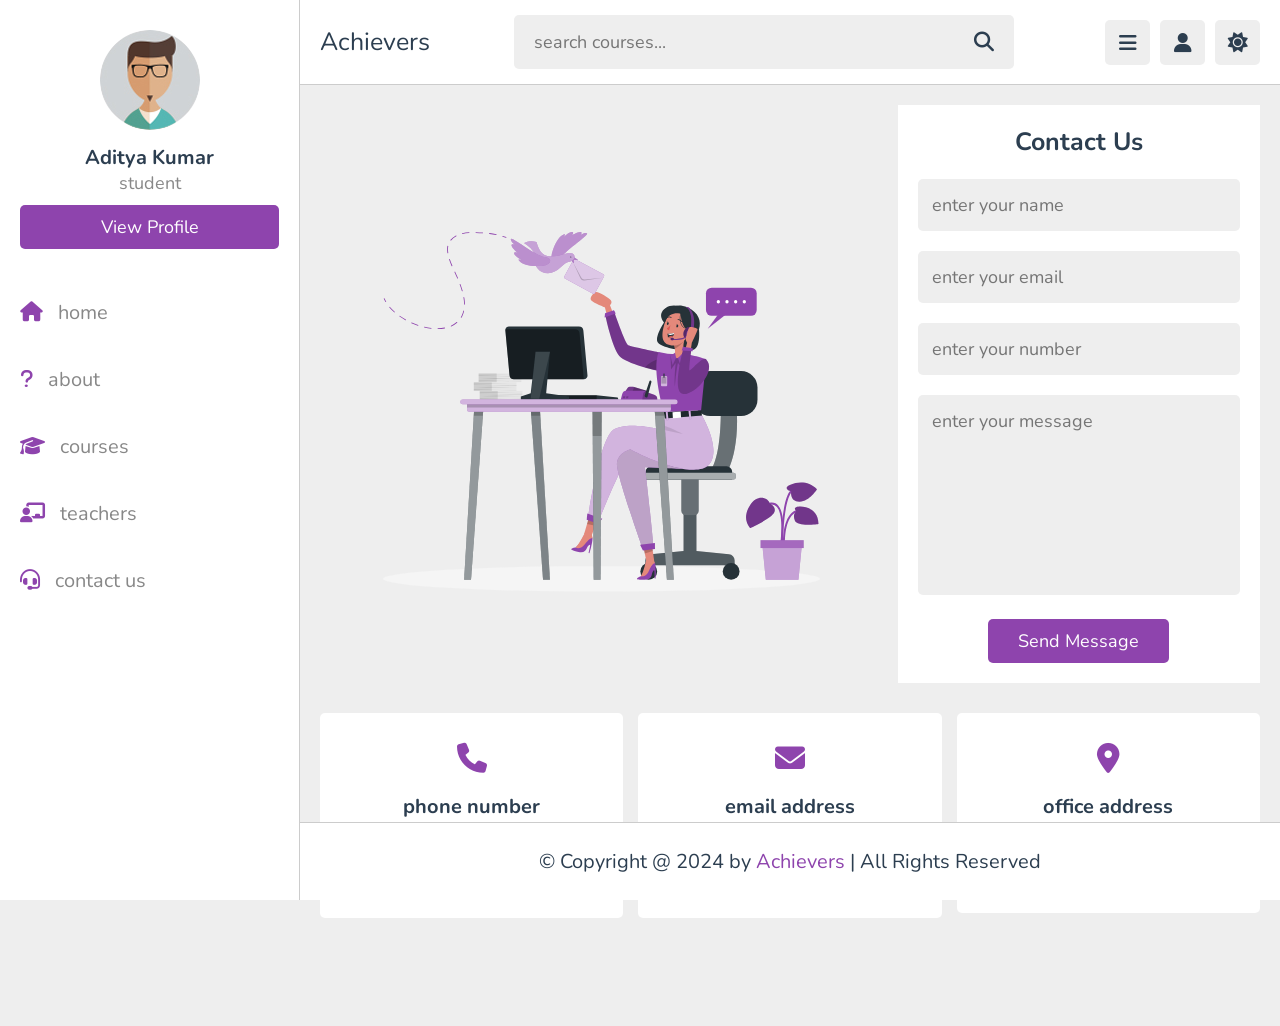
==== contact.html @ ac13d162 "first commit" ====
<!DOCTYPE html>
<html lang="en">
<head>
   <meta charset="UTF-8">
   <meta http-equiv="X-UA-Compatible" content="IE=edge">
   <meta name="viewport" content="width=device-width, initial-scale=1.0">
   <title>contact us</title>

   <!-- font awesome cdn link  -->
   <link rel="stylesheet" href="https://cdnjs.cloudflare.com/ajax/libs/font-awesome/6.1.2/css/all.min.css">

   <!-- custom css file link  -->
   <link rel="stylesheet" href="css/style.css">

</head>
<body>

<header class="header">
   
   <section class="flex">

      <a href="home.html" class="logo">Achievers</a>

      <form action="search.html" method="post" class="search-form">
         <input type="text" name="search_box" required placeholder="search courses..." maxlength="100">
         <button type="submit" class="fas fa-search"></button>
      </form>

      <div class="icons">
         <div id="menu-btn" class="fas fa-bars"></div>
         <div id="search-btn" class="fas fa-search"></div>
         <div id="user-btn" class="fas fa-user"></div>
         <div id="toggle-btn" class="fas fa-sun"></div>
      </div>

      <div class="profile">
         <img src="images/pic-1.jpg" class="image" alt="">
         <h3 class="name">Aditya Kumar</h3>
         <p class="role">Student</p>
         <a href="profile.html" class="btn">view profile</a>
         <div class="flex-btn">
            <a href="login.html" class="option-btn">login</a>
            <a href="register.html" class="option-btn">register</a>
         </div>
      </div>

   </section>

</header>   

<div class="side-bar">

   <div id="close-btn">
      <i class="fas fa-times"></i>
   </div>

   <div class="profile">
      <img src="images/pic-1.jpg" class="image" alt="">
      <h3 class="name">Aditya Kumar</h3>
      <p class="role">student</p>
      <a href="profile.html" class="btn">view profile</a>
   </div>

   <nav class="navbar">
      <a href="home.html"><i class="fas fa-home"></i><span>home</span></a>
      <a href="about.html"><i class="fas fa-question"></i><span>about</span></a>
      <a href="courses.html"><i class="fas fa-graduation-cap"></i><span>courses</span></a>
      <a href="teachers.html"><i class="fas fa-chalkboard-user"></i><span>teachers</span></a>
      <a href="contact.html"><i class="fas fa-headset"></i><span>contact us</span></a>
   </nav>

</div>

<section class="contact">

   <div class="row">

      <div class="image">
         <img src="images/contact-img.svg" alt="">
      </div>

      <form action="" method="post">
         <h3>Contact Us</h3>
         <input type="text" placeholder="enter your name" name="name" required maxlength="50" class="box">
         <input type="email" placeholder="enter your email" name="email" required maxlength="50" class="box">
         <input type="number" placeholder="enter your number" name="number" required maxlength="50" class="box">
         <textarea name="msg" class="box" placeholder="enter your message" required maxlength="1000" cols="30" rows="10"></textarea>
         <input type="submit" value="send message" class="inline-btn" name="submit">
      </form>

   </div>

   <div class="box-container">

      <div class="box">
         <i class="fas fa-phone"></i>
         <h3>phone number</h3>
         <a href="tel:1234567890">123-456-7890</a>
         <a href="tel:1112223333">111-222-3333</a>
      </div>
      
      <div class="box">
         <i class="fas fa-envelope"></i>
         <h3>email address</h3>
         <a href="mailto:akshay.bhosale@gmail.com">akshay.bhosale@gmail.com</a>
         <a href="mailto:piyush.girase@gmail.com">piyush.girase@gmail.com</a>
      </div>

      <div class="box">
         <i class="fas fa-map-marker-alt"></i>
         <h3>office address</h3>
         <a href="#">MIT Academy of Engineering,Pune</a>
      </div>

   </div>

</section>


<footer class="footer">

   &copy; Copyright @ 2024 by <span>Achievers</span> | All Rights Reserved

</footer>

<!-- custom js file link  -->
<script src="js/script.js"></script>

   
</body>
</html>
---- css/style.css ----
@import url('https://fonts.googleapis.com/css2?family=Nunito:wght@200;300;400;500;600;700&display=swap');

:root{
   --main-color:#8e44ad;
   --red:#e74c3c;
   --orange:#4777c6;
   --white:#fff;
   --black:#2c3e50;
   --light-color:#888;
   --light-bg:#eee;
   --border:.1rem solid rgba(0,0,0,.2);
}

*{
   font-family: 'Nunito', sans-serif;
   margin:0; padding:0;
   box-sizing: border-box;
   outline: none; border:none;
   text-decoration: none;
}

*::selection{
   background-color: var(--main-color);
   color:#fff;
}

html{
   font-size: 62.5%;
   overflow-x: hidden;
}

html::-webkit-scrollbar{
   width: 1rem;
   height: .5rem;
}

html::-webkit-scrollbar-track{
   background-color: transparent;
}

html::-webkit-scrollbar-thumb{
   background-color: var(--main-color);
}

body{
   background-color: var(--light-bg);
   padding-left: 30rem;
}

body.dark {
   --light-color: #999;
   --light-bg: #1a1a1a;
   --black: #ffffff;
   --white: #111;
   --border: .1rem solid rgba(255, 255, 255, .2);
}


body.active{
   padding-left: 0;
}

section{
   padding:2rem;
   margin: 0 auto;
   max-width: 1200px;
}

.heading{
   font-size: 2.5rem;
   color:var(--black);
   margin-bottom: 2.5rem;
   border-bottom: var(--border);
   padding-bottom: 1.5rem;
   text-transform: capitalize;
}

.inline-btn,
.inline-option-btn,
.inline-delete-btn,
.btn,
.delete-btn,
.option-btn{
   border-radius: .5rem;
   color:#fff;
   font-size: 1.8rem;
   cursor: pointer;
   text-transform: capitalize;
   padding:1rem 3rem;
   text-align: center;
   margin-top: 1rem;
}

.btn,
.delete-btn,
.option-btn{
   display: block;
   width: 100%;
}

.inline-btn,
.inline-option-btn,
.inline-delete-btn{
   display: inline-block;
}

.btn,
.inline-btn{
   background-color: var(--main-color);
}

.option-btn,
.inline-option-btn{
   background-color:var(--orange);
}

.delete-btn,
.inline-delete-btn{
   background-color: var(--red);
}

.inline-btn:hover,
.inline-option-btn:hover,
.inline-delete-btn:hover,
.btn:hover,
.delete-btn:hover,
.option-btn:hover{
   background-color: var(--black);
   color: var(--white);
}

.flex-btn{
   display: flex;
   gap: 1rem;
}

.header{
   position: sticky;
   top:0; left:0; right: 0;
   background-color: var(--white);
   z-index: 1000;
   border-bottom: var(--border);
}

.header .flex{
   display: flex;
   align-items: center;
   justify-content: space-between;
   position: relative;
   padding: 1.5rem 2rem;
}

.header .flex .logo{
   font-size: 2.5rem;
   color: var(--black);
}

.header .flex .search-form{
   width: 50rem;
   border-radius: .5rem;
   background-color: var(--light-bg);
   padding:1.5rem 2rem;
   display: flex;
   gap:2rem;

}

.header .flex .search-form input{
   width: 100%;
   font-size: 1.8rem;
   color:var(--black);
   background:none;
}

.header .flex .search-form button{
   background:none;
   font-size: 2rem;
   cursor: pointer;
   color:var(--black);
}

.header .flex .search-form button:hover{
   color: var(--main-color);
}

.header .flex .icons div{
   font-size: 2rem;
   color:var(--black);
   background-color: var(--light-bg);
   border-radius: .5rem;
   height: 4.5rem;
   width: 4.5rem;
   line-height: 4.5rem;
   cursor: pointer;
   text-align: center;
   margin-left: .7rem;
}

.header .flex .icons div:hover{
   background-color: var(--black);
   color:var(--white);
}

.header .flex .profile{
   position: absolute;
   top:120%; right: 2rem;
   background-color: var(--white);
   border-radius: .5rem;
   padding: 1.5rem;
   text-align: center;
   overflow: hidden;
   transform-origin: top right;
   transform: scale(0);
   transition: .2s linear;
   width: 30rem;
}

.header .flex .profile.active{
   transform: scale(1);
}

.header .flex .profile .image{
   height: 10rem;
   width: 10rem;
   border-radius: 50%;
   object-fit: contain;
   margin-bottom: 1rem;
}

.header .flex .profile .name{
   font-size: 2rem;
   color:var(--black);
   overflow: hidden;
   text-overflow: ellipsis;
   white-space: nowrap;
}

.header .flex .profile .role{
   font-size: 1.8rem;
   color: var(--light-color);
}

#search-btn{
   display: none;
}

.side-bar{
   position: fixed;
   top: 0; left: 0;
   width: 30rem;
   background-color: var(--white);
   height: 100vh;
   border-right: var(--border);
   z-index: 1200;
}

.side-bar #close-btn{
   text-align: right;
   padding: 2rem;
   display: none;
}

.side-bar #close-btn i{
   text-align: right;
   font-size: 2.5rem;
   background:var(--red);
   border-radius: .5rem;
   color:var(--white);
   cursor: pointer;
   height: 4.5rem;
   width: 4.5rem;
   line-height: 4.5rem;
   text-align: center;
}

.side-bar #close-btn i:hover{
   background-color: var(--black);
}

.side-bar .profile{
   padding:3rem 2rem;
   text-align: center;
}

.side-bar .profile .image{
   height: 10rem;
   width: 10rem;
   border-radius: 50%;
   object-fit: contain;
   margin-bottom: 1rem;
}

.side-bar .profile .name{
   font-size: 2rem;
   color:var(--black);
   overflow: hidden;
   text-overflow: ellipsis;
   white-space: nowrap;
}

.side-bar .profile .role{
   font-size: 1.8rem;
   color: var(--light-color);
}

.side-bar .navbar a{
   display: block;
   padding: 2rem;
   font-size: 2rem;
}

.side-bar .navbar a i{
   margin-right: 1.5rem;
   color:var(--main-color);
   transition: .2s linear;
}

.side-bar .navbar a span{
   color:var(--light-color);
}

.side-bar .navbar a:hover{
   background-color: var(--light-bg);
}

.side-bar .navbar a:hover i{
   margin-right: 2.5rem;
}

.side-bar.active{
   left: -30rem;
}

.home-grid .box-container{
   display: grid;
   grid-template-columns: repeat(auto-fit, 27.5rem);
   gap:1.5rem;
   justify-content: center;
   align-items: flex-start;
}

.home-grid .box-container .box{
   background-color: var(--white);
   border-radius: .5rem;
   padding:2rem;
}

.home-grid .box-container .box .title{
   font-size: 2rem;
   color: var(--black);
   text-transform: capitalize;
}

.home-grid .box-container .box .flex{
   display: flex;
   flex-wrap: wrap;
   gap: 1.5rem;
   margin-top: 2rem;
}

.home-grid .box-container .flex a{
   background-color: var(--light-bg);
   border-radius: .5rem;
   padding: 1rem 1.5rem;
   font-size: 1.5rem;
}

.home-grid .box-container .flex a i{
   margin-right: 1rem;
   color:var(--black);
}

.home-grid .box-container .flex a span{
   color:var(--light-color);
}

.home-grid .box-container .flex a:hover{
   background-color: var(--black);
}

.home-grid .box-container .flex a:hover span{
   color:var(--white);
}

.home-grid .box-container .flex a:hover i{
   color:var(--white);
}

.home-grid .box-container .tutor{
   padding: 1rem 0;
   font-size: 1.8rem;
   color:var(--light-color);
   line-height: 2;
}

.home-grid .box-container .likes{
   color:var(--light-color);
   font-size: 1.7rem;
   margin-top: 1.5rem;
}

.home-grid .box-container .likes span{
   color:var(--main-color);
}

.about .row{
   display: flex;
   align-items: center;
   flex-wrap: wrap;
   gap:1.5rem;
}

.about .row .image{
   flex: 1 1 40rem;
}

.about .row .image img{
   width: 100%;
   height: 50rem;
}

.about .row .content{
   flex: 1 1 40rem;
}

.about .row .content p{
   font-size: 1.7rem;
   line-height: 2;
   color: var(--light-color);
   padding: 1rem 0;
}

.about .row .content h3{
   font-size: 3rem;
   color:var(--black);
   text-transform: capitalize;
}

.about .box-container{
   display: grid;
   grid-template-columns: repeat(auto-fit, minmax(27rem, 1fr));
   gap:1.5rem;
   justify-content: center;
   align-items: flex-start;
   margin-top: 3rem;
}

.about .box-container .box{
   border-radius: .5rem;
   background-color: var(--white);
   padding: 2rem;
   display: flex;
   align-items: center;
   gap: 2.5rem;
}

.about .box-container .box i{
   font-size: 4rem;
   color: var(--main-color);
}

.about .box-container .box h3{
   font-size: 2.5rem;
   color: var(--black);
   margin-bottom: .3rem;
}

.about .box-container .box p{
   font-size: 1.7rem;
   color:var(--light-color);
}

.reviews .box-container{
   display: grid;
   grid-template-columns: repeat(auto-fit, minmax(30rem, 1fr));
   gap:1.5rem;
   justify-content: center;
   align-items: flex-start;
}

.reviews .box-container .box{
   border-radius: .5rem;
   background-color: var(--white);
   padding: 2rem;
}

.reviews .box-container .box p{
   line-height: 1.7;
   font-size: 1.7rem;
   color: var(--light-color);
}

.reviews .box-container .box .student{
   margin-top: 2rem;
   display: flex;
   align-items: center;
   gap: 1.5rem;
}

.reviews .box-container .box .student img{
   height: 5rem;
   width: 5rem;
   object-fit: cover;
   border-radius: 50%;
}

.reviews .box-container .box .student h3{
   font-size: 2rem;
   color: var(--black);
   margin-bottom: .3rem;
}

.reviews .box-container .box .student .stars{
   font-size: 1.5rem;
   color:var(--orange);
}

.courses .box-container{
   display: grid;
   grid-template-columns: repeat(auto-fit, minmax(30rem, 1fr));
   gap:1.5rem;
   justify-content: center;
   align-items: flex-start;
}

.courses .box-container .box{
   border-radius: .5rem;
   background-color: var(--white);
   padding: 2rem;
}

.courses .box-container .box .tutor{
   display: flex;
   align-items: center;
   gap: 1.5rem;
   margin-bottom: 2.5rem;
}

.courses .box-container .box .tutor img{
   height: 5rem;
   width: 5rem;
   border-radius: 50%;
   object-fit: cover;
}

.courses .box-container .box .tutor h3{
   font-size: 1.8rem;
   color: var(--black);
   margin-bottom: .2rem;
}

.courses .box-container .box .tutor span{
   font-size: 1.3rem;
   color:var(--light-color);
}

.courses .box-container .box .thumb{
   position: relative;
}

.courses .box-container .box .thumb span{
   position: absolute;
   top:1rem; left: 1rem;
   border-radius: .5rem;
   padding: .5rem 1.5rem;
   background-color: rgba(0,0,0,.3);
   color: #fff;
   font-size: 1.5rem;
}

.courses .box-container .box .thumb img{
   width: 100%;
   height: 20rem;
   object-fit: cover;
   border-radius: .5rem;
}

.courses .box-container .box .title{
   font-size: 2rem;
   color: var(--black);
   padding-bottom: .5rem;
   padding-top: 1rem;
}

.courses .more-btn{
   text-align: center;
   margin-top: 2rem;
}

.playlist-details .row{
   display: flex;
   align-items: flex-end;
   gap:3rem;
   flex-wrap: wrap;
   background-color: var(--white);
   padding: 2rem;
}

.playlist-details .row .column{
   flex: 1 1 40rem;
}

.playlist-details .row .column .save-playlist{
   margin-bottom: 1.5rem;
}

.playlist-details .row .column .save-playlist button{
   border-radius: .5rem;
   background-color: var(--light-bg);
   padding:1rem 1.5rem;
   cursor: pointer;
}

.playlist-details .row .column .save-playlist button i{
   font-size: 2rem;
   color:var(--black);
   margin-right: .8rem;
}

.playlist-details .row .column .save-playlist button span{
   font-size: 1.8rem;
   color:var(--light-color);
}

.playlist-details .row .column .save-playlist button:hover{
   background-color: var(--black);
}

.playlist-details .row .column .save-playlist button:hover i{
   color:var(--white);
}

.playlist-details .row .column .save-playlist button:hover span{
   color:var(--white);
}

.playlist-details .row .column .thumb{
   position: relative;
}

.playlist-details .row .column .thumb span{
   font-size: 1.8rem;
   color: #fff;
   background-color: rgba(0,0,0,.3);
   border-radius: .5rem;
   position: absolute;
   top: 1rem; left: 1rem;
   padding: .5rem 1.5rem;
}

.playlist-details .row .column .thumb img{
   height: 30rem;
   width: 100%;
   object-fit: cover;
   border-radius: .5rem;
}

.playlist-details .row .column .tutor{
   display: flex;
   align-items: center;
   gap: 2rem;
   margin-bottom: 2rem;
}

.playlist-details .row .column .tutor img{
   height: 7rem;
   width: 7rem;
   border-radius: 50%;
   object-fit: cover;
}

.playlist-details .row .column .tutor h3{
   font-size: 2rem;
   color:var(--black);
   margin-bottom: .2rem;
}

.playlist-details .row .column .tutor span{
   font-size: 1.5rem;
   color: var(--light-color);
}

.playlist-details .row .column .details h3{
   font-size: 2rem;
   color: var(--black);
   text-transform: capitalize;
}

.playlist-details .row .column .details p{
   padding: 1rem 0;
   line-height: 2;
   font-size: 1.8rem;
   color: var(--light-color);
}

.playlist-videos .box-container{
   display: grid;
   grid-template-columns: repeat(auto-fit, minmax(30rem, 1fr));
   gap:1.5rem;
   justify-content: center;
   align-items: flex-start;
}

.playlist-videos .box-container .box{
   background-color: var(--white);
   border-radius: .5rem;
   padding: 2rem;
   position: relative;
}

.playlist-videos .box-container .box i{
   position: absolute;
   top: 2rem; left: 2rem; right: 2rem;
   height: 20rem;
   border-radius: .5rem;
   background-color: rgba(0,0,0,.3);
   display: flex;
   align-items: center;
   justify-content: center;
   font-size: 5rem;
   color: #fff;
   display: none;
}

.playlist-videos .box-container .box:hover i{
   display: flex;
}

.playlist-videos .box-container .box img{
   width: 100%;
   height: 20rem;
   object-fit: cover;
   border-radius: .5rem;
}

.playlist-videos .box-container .box h3{
   margin-top: 1.5rem;
   font-size: 1.8rem;
   color: var(--black);
}

.playlist-videos .box-container .box:hover h3{
   color: var(--main-color);
}

.watch-video .video-container{
   background-color: var(--white);
   border-radius: .5rem;
   padding: 2rem;
}

.watch-video .video-container .video{
   position: relative;
   margin-bottom: 1.5rem;
}

.watch-video .video-container .video video{
   border-radius: .5rem;
   width: 100%;
   object-fit: contain;
   background-color: #000;
}

.watch-video .video-container .title{
   font-size: 2rem;
   color: var(--black);
}

.watch-video .video-container .info{
   display: flex;
   margin-top: 1.5rem;
   margin-bottom: 2rem;
   border-bottom: var(--border);
   padding-bottom: 1.5rem;
   gap: 2.5rem;
   align-items: center;
}

.watch-video .video-container .info p{
   font-size: 1.6rem;
}

.watch-video .video-container .info p span{
   color: var(--light-color);
}

.watch-video .video-container .info i{
   margin-right: 1rem;
   color: var(--main-color);
}

.watch-video .video-container .tutor{
   display: flex;
   align-items: center;
   gap: 2rem;
   margin-bottom: 1rem;
}

.watch-video .video-container .tutor img{
   border-radius: 50%;
   height: 5rem;
   width: 5rem;
   object-fit: cover;
}

.watch-video .video-container .tutor h3{
   font-size: 2rem;
   color: var(--black);
   margin-bottom: .2rem;
}

.watch-video .video-container .tutor span{
   font-size: 1.5rem;
   color: var(--light-color);
}

.watch-video .video-container .flex{
   display: flex;
   align-items: center;
   justify-content: space-between;
   gap: 1.5rem;
}

.watch-video .video-container .flex button{
   border-radius: .5rem;
   padding: 1rem 1.5rem;
   font-size: 1.8rem;
   cursor: pointer;
   background-color: var(--light-bg);
}

.watch-video .video-container .flex button i{
   margin-right: 1rem;
   color: var(--black);
}

.watch-video .video-container .flex button span{
   color: var(--light-color);
}

.watch-video .video-container .flex button:hover{
   background-color: var(--black);
}

.watch-video .video-container .flex button:hover i{
   color: var(--white);
}

.watch-video .video-container .flex button:hover span{
   color: var(--white);
}

.watch-video .video-container .description{
   line-height: 1.5;
   font-size: 1.7rem;
   color: var(--light-color);
   margin-top: 2rem;
}

.comments .add-comment{
   background-color: var(--white);
   border-radius: .5rem;
   padding: 2rem;
   margin-bottom: 3rem;
}

.comments .add-comment h3{
   font-size: 2rem;
   color: var(--black);
   margin-bottom: 1rem;
}

.comments .add-comment textarea{
   height: 20rem;
   resize: none;
   background-color: var(--light-bg);
   border-radius: .5rem;
   border: var(--border);
   padding: 1.4rem;
   font-size: 1.8rem;
   color: var(--black);
   width: 100%;
   margin: .5rem 0;
}

.comments .box-container{
   display: grid;
   gap: 2.5rem;
   background-color: var(--white);
   padding: 2rem;
   border-radius: .5rem;
}

.comments .box-container .box .user{
   display: flex;
   align-items: center;
   gap: 1.5rem;
   margin-bottom: 2rem;
}

.comments .box-container .box .user img{
   height: 5rem;
   width: 5rem;
   border-radius: 50%;
}

.comments .box-container .box .user h3{
   font-size: 2rem;
   color: var(--black);
   margin-bottom: .2rem;
}

.comments .box-container .box .user span{
   font-size: 1.5rem;
   color: var(--light-color);
}

.comments .box-container .box .comment-box{
   border-radius: .5rem;
   background-color: var(--light-bg);
   padding:1rem 1.5rem;
   white-space: pre-line;
   margin: .5rem 0;
   font-size: 1.8rem;
   color: var(--black);
   line-height: 1.5;
   position: relative;
   z-index: 0;
}

.comments .box-container .box .comment-box::before{
   content: '';
   position: absolute;
   top: -1rem; left: 1.5rem;
   background-color: var(--light-bg);
   height: 1.2rem;
   width: 2rem;
   clip-path: polygon(50% 0%, 0% 100%, 100% 100%);
}

.teachers .search-tutor{
   margin-bottom: 2rem;
   border-radius: .5rem;
   background-color: var(--white);
   padding: 1.5rem 2rem;
   display: flex;
   align-items: center;
   gap: 1.5rem;
}

.teachers .search-tutor input{
   width: 100%;
   background: none;
   font-size: 1.8rem;
   color: var(--black);
}

.teachers .search-tutor button{
   font-size: 2rem;
   color: var(--black);
   cursor: pointer;
   background:none;
}

.teachers .search-tutor button:hover{
   color: var(--main-color);
}

.teachers .box-container{
   display: grid;
   grid-template-columns: repeat(auto-fit, minmax(30rem, 1fr));
   gap:1.5rem;
   justify-content: center;
   align-items: flex-start;
}

.teachers .box-container .box{
   background-color: var(--white);
   border-radius: .5rem;
   padding: 2rem;
}

.teachers .box-container .offer{
   text-align: center;
}

.teachers .box-container .offer h3{
   font-size: 2.5rem;
   color: var(--black);
   text-transform: capitalize;
   padding-bottom: .5rem;
}

.teachers .box-container .offer p{
   line-height: 1.7;
   padding: .5rem 0;
   color: var(--light-color);
   font-size: 1.7rem;
}

.teachers .box-container .box .tutor{
   display: flex;
   align-items: center;
   gap:2rem;
   margin-bottom: 1.5rem;
}

.teachers .box-container .box .tutor img{
   height: 5rem;
   width: 5rem;
   border-radius: 50%;
}

.teachers .box-container .box .tutor h3{
   font-size: 2rem;
   color: var(--black);
   margin-bottom: .2rem;
}

.teachers .box-container .box .tutor span{
   font-size: 1.6rem;
   color: var(--light-color);
}

.teachers .box-container .box p{
   padding: .5rem 0;
   font-size: 1.7rem;
   color: var(--light-color);
}

.teachers .box-container .box p span{
   color: var(--main-color);
}

.teacher-profile .details{
   text-align: center;
   background-color: var(--white);
   border-radius: .5rem;
   padding: 2rem;
}

.teacher-profile .details .tutor img{
   height: 10rem;
   width: 10rem;
   border-radius: 50%;
   object-fit: cover;
   margin-bottom: 1rem;
}

.teacher-profile .details .tutor h3{
   font-size: 2rem;
   color: var(--black);
}

.teacher-profile .details .tutor span{
   color: var(--light-color);
   font-size: 1.7rem;
}

.teacher-profile .details .flex{
   display: flex;
   flex-wrap: wrap;
   gap: 1.5rem;
   margin-top: 2rem;
}

.teacher-profile .details .flex p{
   flex: 1 1 20rem;
   border-radius: .5rem;
   background-color: var(--light-bg);
   padding: 1.2rem 2rem;
   font-size: 1.8rem;
   color: var(--light-color);
}

.teacher-profile .details .flex p span{
   color: var(--main-color);
}

.user-profile .info{
   background-color: var(--white);
   border-radius: .5rem;
   padding: 2rem;
}

.user-profile .info .user{
   text-align: center;
   margin-bottom: 2rem;
   padding: 1rem;
}

.user-profile .info .user img{
   height: 10rem;
   width: 10rem;
   border-radius: 50%;
   object-fit: cover;
   margin-bottom: 1rem;
}

.user-profile .info .user h3{
   font-size: 2rem;
   color: var(--black);
}

.user-profile .info .user p{
   font-size: 1.7rem;
   color: var(--light-color);
   padding: .3rem 0;
}

.user-profile .info .box-container{
   display: flex;
   flex-wrap: wrap;
   gap: 1.5rem;
}

.user-profile .info .box-container .box{
   background-color: var(--light-bg);
   border-radius: .5rem;
   padding: 2rem;
   flex: 1 1 25rem;
}

.user-profile .info .box-container .box .flex{
   display: flex;
   align-items: center;
   gap: 2rem;
   margin-bottom: 1rem;
}

.user-profile .info .box-container .box .flex i{
   font-size:2rem;
   color: var(--white);
   background-color: var(--black);
   text-align: center;
   border-radius: .5rem;
   height: 5rem;
   width: 5rem;
   line-height: 4.9rem;
}

.user-profile .info .box-container .box .flex span{
   font-size: 2.5rem;
   color: var(--main-color);
}

.user-profile .info .box-container .box .flex p{
   color: var(--light-color);
   font-size: 1.7rem;
}

.contact .row{
   display: flex;
   align-items: center;
   flex-wrap: wrap;
   gap: 1.5rem;
}

.contact .row .image{
   flex: 1 1 50rem;
}

.contact .row .image img{
   width: 100%;
}

.contact .row form{
   flex: 1 1 30rem;
   background-color: var(--white);
   padding: 2rem;
   text-align: center;
}

.contact .row form h3{
   margin-bottom: 1rem;
   text-transform: capitalize;
   color:var(--black);
   font-size: 2.5rem;
}

.contact .row form .box{
   width: 100%;
   border-radius: .5rem;
   background-color: var(--light-bg);
   margin: 1rem 0;
   padding: 1.4rem;
   font-size: 1.8rem;
   color: var(--black);
}

.contact .row form textarea{
   height: 20rem;
   resize: none;
}

.contact .box-container{
   display: grid;
   grid-template-columns: repeat(auto-fit, minmax(30rem, 1fr));
   gap:1.5rem;
   justify-content: center;
   align-items: flex-start;
   margin-top: 3rem;
}

.contact .box-container .box{
   text-align: center;
   background-color: var(--white);
   border-radius: .5rem;
   padding: 3rem;
}

.contact .box-container .box i{
   font-size: 3rem;
   color: var(--main-color);
   margin-bottom: 1rem;
}

.contact .box-container .box h3{
   font-size: 2rem;
   color:var(--black);
   margin: 1rem 0;
}

.contact .box-container .box a{
   display: block;
   padding-top: .5rem;
   font-size: 1.8rem;
   color: var(--light-color);
}

.contact .box-container .box a:hover{
   text-decoration: underline;
   color:var(--black);
}

.form-container{
   min-height: calc(100vh - 20rem);
   display: flex;
   align-items: center;
   justify-content: center;
}

.form-container form{
   background-color: var(--white);
   border-radius: .5rem;
   padding: 2rem;
   width: 50rem;
}

.form-container form h3{
   font-size: 2.5rem;
   text-transform: capitalize;
   color: var(--black);
   text-align: center;
}

.form-container form p{
   font-size: 1.7rem;
   color: var(--light-color);
   padding-top: 1rem;
}

.form-container form p span{
   color: var(--red);
}

.form-container form .box{
   font-size: 1.8rem;
   color: var(--black);
   border-radius: .5rem;
   padding: 1.4rem;
   background-color: var(--light-bg);
   width: 100%;
   margin: 1rem 0;
}






.footer{
   background-color: var(--white);
   border-top: var(--border);
   position: sticky;
   bottom: 0; left: 0; right: 0;
   text-align: center;
   font-size: 2rem;
   padding:2.5rem 2rem;
   color:var(--black);
   margin-top: 1rem;
   z-index: 1000;
   /* padding-bottom: 9.5rem; */
}

.footer span{
   color:var(--main-color);
}



@media (max-width:1200px){

   body{
      padding-left: 0;
   }

   .side-bar{
      left: -30rem;
      transition: .2s linear;
   }

   .side-bar #close-btn{
      display: block;
   }

   .side-bar.active{
      left: 0;
      box-shadow: 0 0 0 100vw rgba(0,0,0,.8);
      border-right: 0;
   }

}

@media (max-width:991px){

   html{
      font-size: 55%;
   }

}

@media (max-width:768px){

   #search-btn{
      display: inline-block;
   }

   .header .flex .search-form{
      position: absolute;
      top: 99%; left: 0; right: 0;
      border-top: var(--border);
      border-bottom: var(--border);
      background-color: var(--white);
      border-radius: 0;
      width: auto;
      padding: 2rem;
      clip-path: polygon(0 0, 100% 0, 100% 0, 0 0);
      transition: .2s linear;
   }

   .header .flex .search-form.active{
      clip-path: polygon(0 0, 100% 0, 100% 100%, 0 100%);
   }

}

@media (max-width:450px){

   html{
      font-size: 50%;
   }

   .flex-btn{
      gap: 0;
      flex-flow: column;
   }

   .home-grid .box-container{
      grid-template-columns: 1fr;
   }

   .about .row .image img{
      height: 25rem;
   }

}
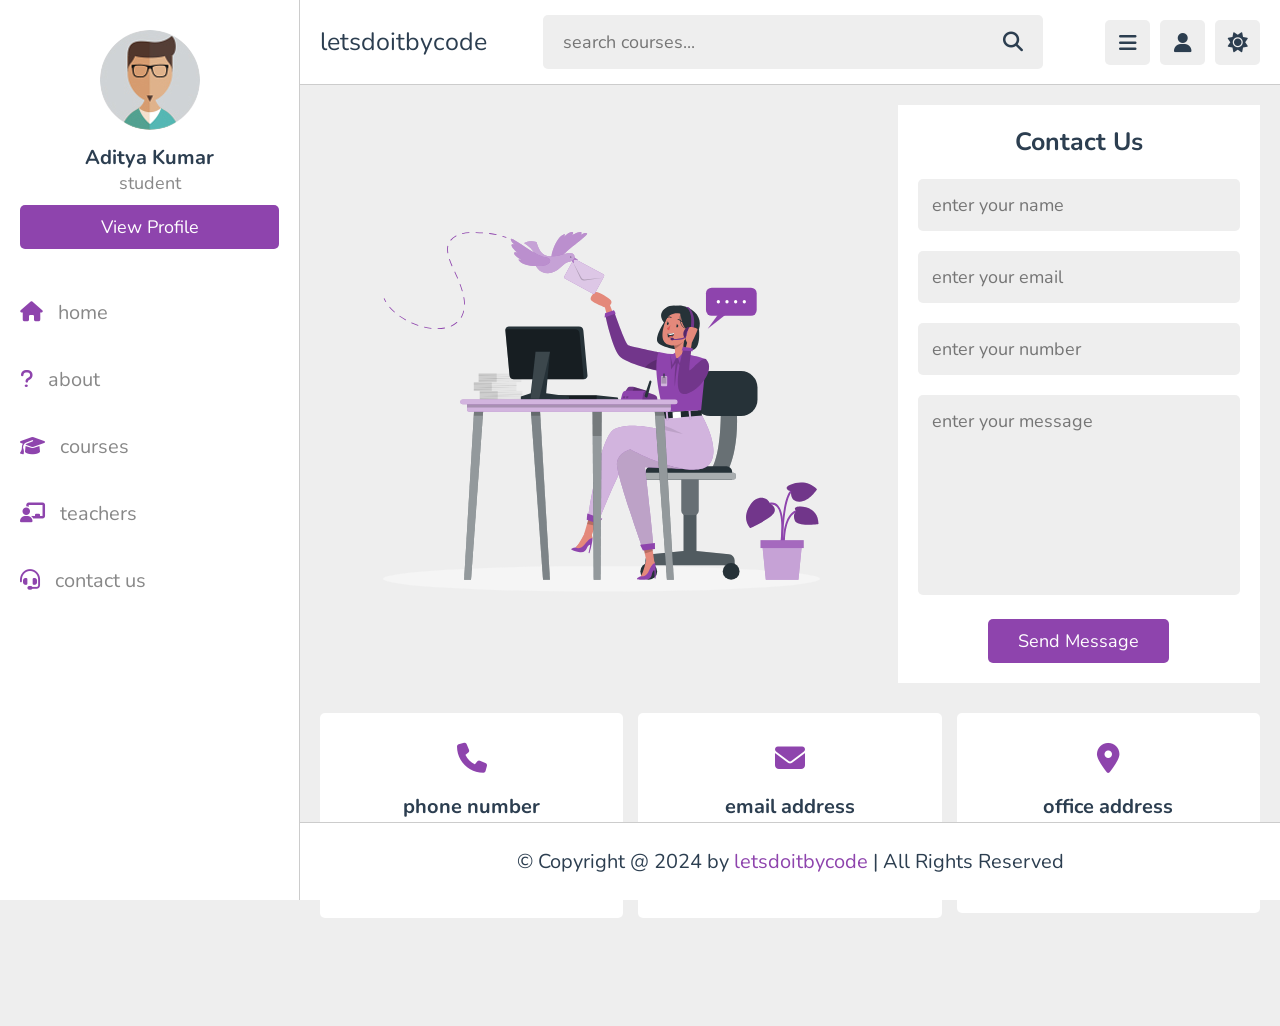
==== commit 5a7741f3: "first commit" ====
--- a/contact.html
+++ b/contact.html
@@ -19,7 +19,7 @@
    
    <section class="flex">
 
-      <a href="home.html" class="logo">Achievers</a>
+      <a href="home.html" class="logo">letsdoitbycode</a>
 
       <form action="search.html" method="post" class="search-form">
          <input type="text" name="search_box" required placeholder="search courses..." maxlength="100">
@@ -119,7 +119,7 @@
 
 <footer class="footer">
 
-   &copy; Copyright @ 2024 by <span>Achievers</span> | All Rights Reserved
+   &copy; Copyright @ 2024 by <span>letsdoitbycode</span> | All Rights Reserved
 
 </footer>
 
